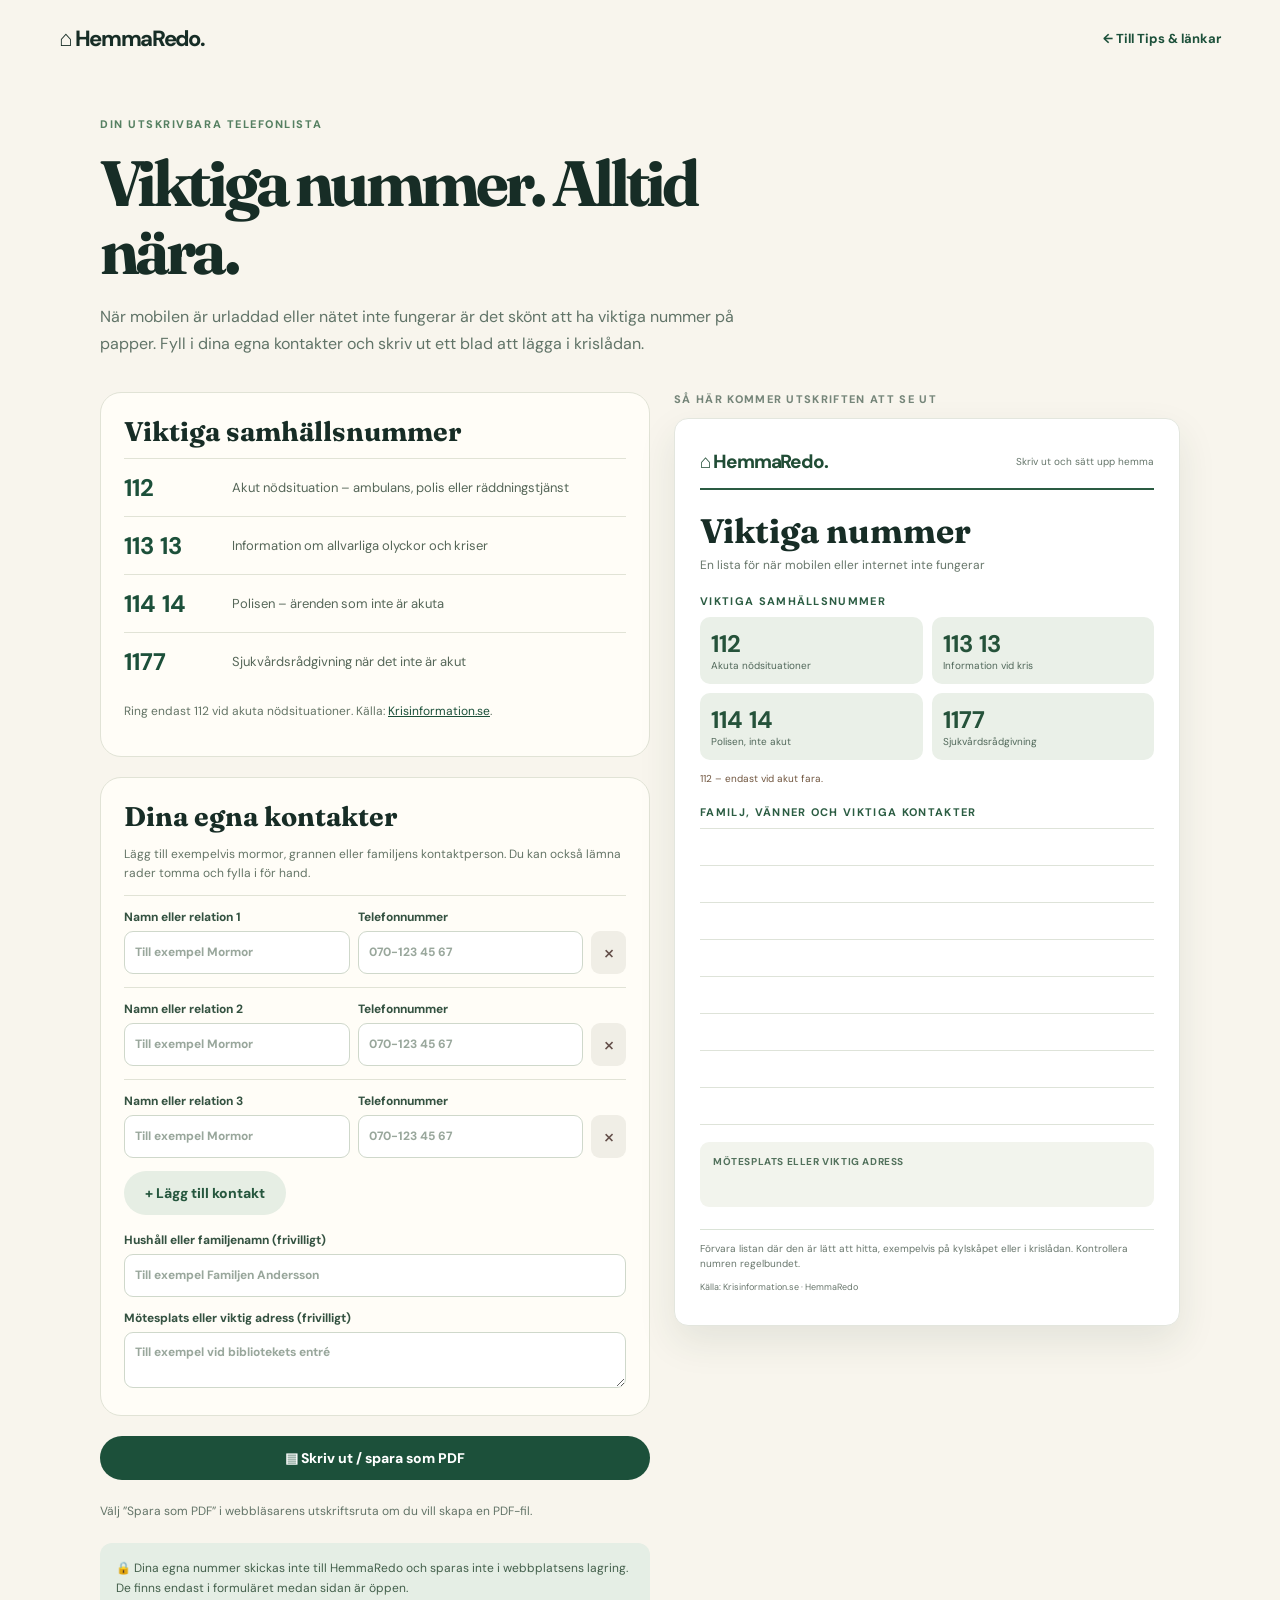
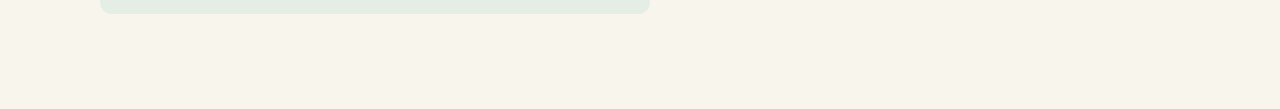
==== contacts.html @ 74c4e49d "feat: build printable A4 emergency contacts generator" ====
<!doctype html>
<html lang="sv">
<head>
<meta charset="utf-8">
<meta name="viewport" content="width=device-width,initial-scale=1,viewport-fit=cover">
<meta name="theme-color" content="#f8f5ed">
<meta name="description" content="Skapa och skriv ut din egen telefonlista med viktiga svenska nummer och familjens egna kontakter.">
<title>Viktiga nummer – HemmaRedo</title>
<link rel="icon" href="assets/icon-192.png" type="image/png">
<link rel="preconnect" href="https://fonts.googleapis.com">
<link rel="preconnect" href="https://fonts.gstatic.com" crossorigin>
<link href="https://fonts.googleapis.com/css2?family=DM+Sans:wght@400;500;600;700;800&family=Fraunces:wght@600;700&display=swap" rel="stylesheet">
<style>
:root{--ink:#172d26;--green:#1c503a;--cream:#f8f5ed;--border:#e1e3d6;--muted:#617468}
*{box-sizing:border-box}body{margin:0;font-family:'DM Sans',sans-serif;background:var(--cream);color:var(--ink)}button,input,textarea{font:inherit}button{cursor:pointer}a{color:var(--green)}.site-nav{max-width:1210px;margin:auto;padding:24px;display:flex;align-items:center;justify-content:space-between;gap:12px}.brand{font-weight:800;font-size:22px;letter-spacing:-.06em;color:var(--ink);text-decoration:none}.back{font-size:13px;font-weight:700;text-decoration:none}.page{max-width:1120px;margin:auto;padding:40px 20px 95px}.eyebrow{font-size:11px;font-weight:800;letter-spacing:.14em;color:#568062}.intro h1{font:700 clamp(38px,8vw,64px)/1.06 Fraunces,Georgia,serif;letter-spacing:-.06em;max-width:620px;margin:18px 0}.intro p{color:var(--muted);line-height:1.7;max-width:640px}.layout{display:grid;gap:24px;margin-top:35px}.editor{display:grid;gap:20px}.panel{border:1px solid var(--border);border-radius:21px;background:#fffdf7;padding:23px}.panel h2{font:700 27px/1.2 Fraunces,Georgia,serif;margin:0 0 10px}.public-row{display:flex;align-items:center;gap:18px;border-top:1px solid var(--border);padding:13px 0}.public-row strong{font-size:24px;min-width:90px;color:var(--green);white-space:nowrap}.public-row span{font-size:13px;line-height:1.4;color:#566759}.note{color:#657567;font-size:12px;line-height:1.55}.entry{display:grid;grid-template-columns:1fr 1fr auto;gap:8px;align-items:end;padding:13px 0;border-top:1px solid var(--border)}label{display:block;font-size:12px;font-weight:750;color:#345241;min-width:0}label span{display:block;margin-bottom:6px}input,textarea{border:1px solid #cfd8cb;background:#fff;border-radius:9px;padding:11px 10px;width:100%;min-height:43px;color:#203d2c;outline-color:#c68b51}input::placeholder,textarea::placeholder{color:#99a79c}textarea{resize:vertical}.remove{height:43px;width:35px;border:0;background:#f0eee6;color:#624d48;border-radius:9px;font-size:22px}.extra-fields{display:grid;gap:13px;margin-top:17px}.btn{display:inline-flex;justify-content:center;align-items:center;gap:9px;border:0;border-radius:99px;padding:13px 21px;font-weight:800;font-size:14px}.primary{background:var(--green);color:white}.secondary{background:#e6eee4;color:#26573e}.btn:disabled{opacity:.5;cursor:not-allowed}.actions{display:grid;gap:10px}.small{font-size:12px;line-height:1.65;color:#637468}.privacy{background:#e5eee5;padding:16px;border-radius:12px;font-size:12px;line-height:1.6;color:#435f4b}.preview-heading{font-size:11px;text-transform:uppercase;letter-spacing:.12em;color:#758579;font-weight:800;margin:0 0 12px}.sheet{background:#fff;box-shadow:0 16px 38px #24402e18;border:1px solid #e3e6de;border-radius:14px;padding:31px 27px;max-width:650px;margin:auto}.sheet-header{display:flex;align-items:center;justify-content:space-between;gap:10px;border-bottom:2px solid #2a5b42;padding-bottom:14px}.sheet-brand{font-size:19px;font-weight:800;color:#214d36;letter-spacing:-.06em}.sheet-header small{font-size:10px;color:#65756a}.sheet h2{font:700 34px/1.1 Fraunces,Georgia,serif;margin:23px 0 7px}.sheet-sub{font-size:12px;color:#68776b;margin:0 0 21px}.sheet h3{font-size:11px;letter-spacing:.12em;text-transform:uppercase;color:#2b5c42;margin:20px 0 9px}.sheet-numbers{display:grid;grid-template-columns:1fr 1fr;gap:9px}.sheet-number{background:#eaf0e8;border-radius:10px;padding:11px}.sheet-number strong{display:block;font-size:24px;color:#25523a}.sheet-number span{font-size:10px;line-height:1.4;display:block;color:#51685a}.sheet-warning{font-size:10px;color:#70553e;margin:12px 0}.sheet-contacts{border-top:1px solid #dee3d9}.sheet-contact{display:grid;grid-template-columns:1fr 1fr;gap:16px;border-bottom:1px solid #dee3d9;min-height:37px;align-items:center;padding:7px 3px;font-size:12px}.sheet-contact strong{font-size:14px;color:#213e2d}.sheet-meeting{margin-top:17px;background:#f2f4ed;border-radius:9px;padding:13px;font-size:12px;min-height:65px;white-space:pre-wrap;overflow-wrap:anywhere}.sheet-meeting strong{display:block;font-size:10px;text-transform:uppercase;letter-spacing:.06em;margin-bottom:5px;color:#52715c}.sheet-footer{border-top:1px solid #dae3d7;margin-top:22px;padding-top:11px;color:#68766c;font-size:10px;line-height:1.5}.sheet-footer p{margin:0 0 8px}.sheet-footer small{font-size:9px}button:focus-visible,a:focus-visible{outline:3px solid #c9945b;outline-offset:3px}
@media(max-width:440px){.entry{grid-template-columns:1fr 1fr auto;gap:5px}.entry input{padding:10px 7px;font-size:12px}.remove{width:29px}.sheet{padding:21px 17px}.sheet-numbers{gap:6px}.sheet-number{padding:9px}.sheet-number strong{font-size:20px}.sheet h2{font-size:30px}}
@media(min-width:950px){.layout{grid-template-columns:minmax(0,1fr) minmax(0,.92fr);align-items:start}.preview-col{position:sticky;top:18px}.sheet{padding:30px 25px}}
@page{size:A4 portrait;margin:12mm}
@media print{html,body{background:#fff!important;width:100%;margin:0!important;padding:0!important;-webkit-print-color-adjust:exact;print-color-adjust:exact}.site-nav,.intro,.editor,.preview-heading,.privacy,.actions,.back{display:none!important}.page,.layout,.preview-col{display:block!important;width:100%!important;max-width:none!important;margin:0!important;padding:0!important}.sheet{border:0;box-shadow:none;border-radius:0;padding:0!important;max-width:none;width:100%;margin:0}.sheet h2{font-size:32px}.sheet-number{background:#eaf0e8!important}.sheet-meeting{background:#f2f4ed!important}.sheet-contact{min-height:35px}.sheet-footer{margin-top:12px}a[href]:after{content:none!important}}
</style>
</head>
<body>
<header class="site-nav"><a href="./#home" class="brand">⌂ HemmaRedo.</a><a href="./#guides" class="back">← Till Tips & länkar</a></header>
<main class="page">
<section class="intro"><div class="eyebrow">DIN UTSKRIVBARA TELEFONLISTA</div><h1>Viktiga nummer. Alltid nära.</h1><p>När mobilen är urladdad eller nätet inte fungerar är det skönt att ha viktiga nummer på papper. Fyll i dina egna kontakter och skriv ut ett blad att lägga i krislådan.</p></section>
<div class="layout">
<section class="editor">
<div class="panel"><h2>Viktiga samhällsnummer</h2><div class="public-row"><strong>112</strong><span>Akut nödsituation – ambulans, polis eller räddningstjänst</span></div><div class="public-row"><strong>113 13</strong><span>Information om allvarliga olyckor och kriser</span></div><div class="public-row"><strong>114 14</strong><span>Polisen – ärenden som inte är akuta</span></div><div class="public-row"><strong>1177</strong><span>Sjukvårdsrådgivning när det inte är akut</span></div><p class="note">Ring endast 112 vid akuta nödsituationer. Källa: <a href="https://www.krisinformation.se/din-beredskap/skydd-och-hjalp/viktiga-telefonnummer/" target="_blank" rel="noopener noreferrer">Krisinformation.se</a>.</p></div>
<div class="panel"><h2>Dina egna kontakter</h2><p class="note">Lägg till exempelvis mormor, grannen eller familjens kontaktperson. Du kan också lämna rader tomma och fylla i för hand.</p><div id="entries"></div><button id="add" class="btn secondary" type="button">+ Lägg till kontakt</button><div class="extra-fields"><label><span>Hushåll eller familjenamn (frivilligt)</span><input id="household" maxlength="90" autocomplete="off" placeholder="Till exempel Familjen Andersson"></label><label><span>Mötesplats eller viktig adress (frivilligt)</span><textarea id="meeting" rows="2" maxlength="160" placeholder="Till exempel vid bibliotekets entré"></textarea></label></div></div>
<div class="actions"><button class="btn primary" id="print" type="button">▤ Skriv ut / spara som PDF</button><p class="small">Välj ”Spara som PDF” i webbläsarens utskriftsruta om du vill skapa en PDF-fil.</p><div class="privacy">🔒 Dina egna nummer skickas inte till HemmaRedo och sparas inte i webbplatsens lagring. De finns endast i formuläret medan sidan är öppen.</div></div>
</section>
<aside class="preview-col"><p class="preview-heading">Så här kommer utskriften att se ut</p><article class="sheet" aria-label="Utskriftsförhandsvisning"><div class="sheet-header"><span class="sheet-brand">⌂ HemmaRedo.</span><small>Skriv ut och sätt upp hemma</small></div><h2>Viktiga nummer</h2><p class="sheet-sub" id="print-household">En lista för när mobilen eller internet inte fungerar</p><h3>Viktiga samhällsnummer</h3><div class="sheet-numbers"><div class="sheet-number"><strong>112</strong><span>Akuta nödsituationer</span></div><div class="sheet-number"><strong>113 13</strong><span>Information vid kris</span></div><div class="sheet-number"><strong>114 14</strong><span>Polisen, inte akut</span></div><div class="sheet-number"><strong>1177</strong><span>Sjukvårdsrådgivning</span></div></div><p class="sheet-warning">112 – endast vid akut fara.</p><h3>Familj, vänner och viktiga kontakter</h3><div class="sheet-contacts" id="print-entries"></div><div class="sheet-meeting"><strong>Mötesplats eller viktig adress</strong><span id="print-meeting"></span></div><footer class="sheet-footer"><p>Förvara listan där den är lätt att hitta, exempelvis på kylskåpet eller i krislådan. Kontrollera numren regelbundet.</p><small>Källa: Krisinformation.se · HemmaRedo</small></footer></article></aside>
</div>
</main>
<script>
(function(){
'use strict';
var entries=document.getElementById('entries'),printEntries=document.getElementById('print-entries');
var people=[{id:1,name:'',phone:''},{id:2,name:'',phone:''},{id:3,name:'',phone:''}];
var nextId=4;
function make(tag,cls,text){var e=document.createElement(tag);if(cls)e.className=cls;if(text!==undefined)e.textContent=text;return e;}
function field(labelText,id,type,value,placeholder){
 var label=make('label'),span=make('span','',labelText),input=make('input');
 input.type=type;input.id=id;input.value=value;input.placeholder=placeholder;input.autocomplete='off';input.maxLength=type==='tel'?35:70;
 label.appendChild(span);label.appendChild(input);return label;
}
function renderRows(){
 entries.textContent='';
 people.forEach(function(person,i){
   var row=make('div','entry');
   var name=field('Namn eller relation '+(i+1),'name-'+person.id,'text',person.name,'Till exempel Mormor');
   var phone=field('Telefonnummer','phone-'+person.id,'tel',person.phone,'070-123 45 67');
   name.querySelector('input').addEventListener('input',function(e){person.name=e.target.value;renderPrint();});
   phone.querySelector('input').addEventListener('input',function(e){person.phone=e.target.value;renderPrint();});
   var remove=make('button','remove','×');remove.type='button';remove.setAttribute('aria-label','Ta bort kontakt');
   remove.addEventListener('click',function(){people=people.filter(function(x){return x.id!==person.id;});renderRows();renderPrint();});
   row.appendChild(name);row.appendChild(phone);row.appendChild(remove);entries.appendChild(row);
 });
 document.getElementById('add').disabled=people.length>=8;
}
function renderPrint(){
 printEntries.textContent='';
 var filled=people.filter(function(x){return x.name.trim()||x.phone.trim();});
 var count=Math.max(3,8-filled.length);
 filled.concat(Array.from({length:count},function(){return {name:'',phone:''};})).slice(0,10).forEach(function(x){
   var row=make('div','sheet-contact'),name=make('span','',x.name),phone=make('strong','',x.phone);
   row.appendChild(name);row.appendChild(phone);printEntries.appendChild(row);
 });
 document.getElementById('print-household').textContent=document.getElementById('household').value||'En lista för när mobilen eller internet inte fungerar';
 document.getElementById('print-meeting').textContent=document.getElementById('meeting').value;
}
document.getElementById('add').addEventListener('click',function(){if(people.length>=8)return;people.push({id:nextId++,name:'',phone:''});renderRows();renderPrint();});
document.getElementById('household').addEventListener('input',renderPrint);
document.getElementById('meeting').addEventListener('input',renderPrint);
document.getElementById('print').addEventListener('click',function(){renderPrint();window.print();});
renderRows();renderPrint();
})();
</script>
</body>
</html>
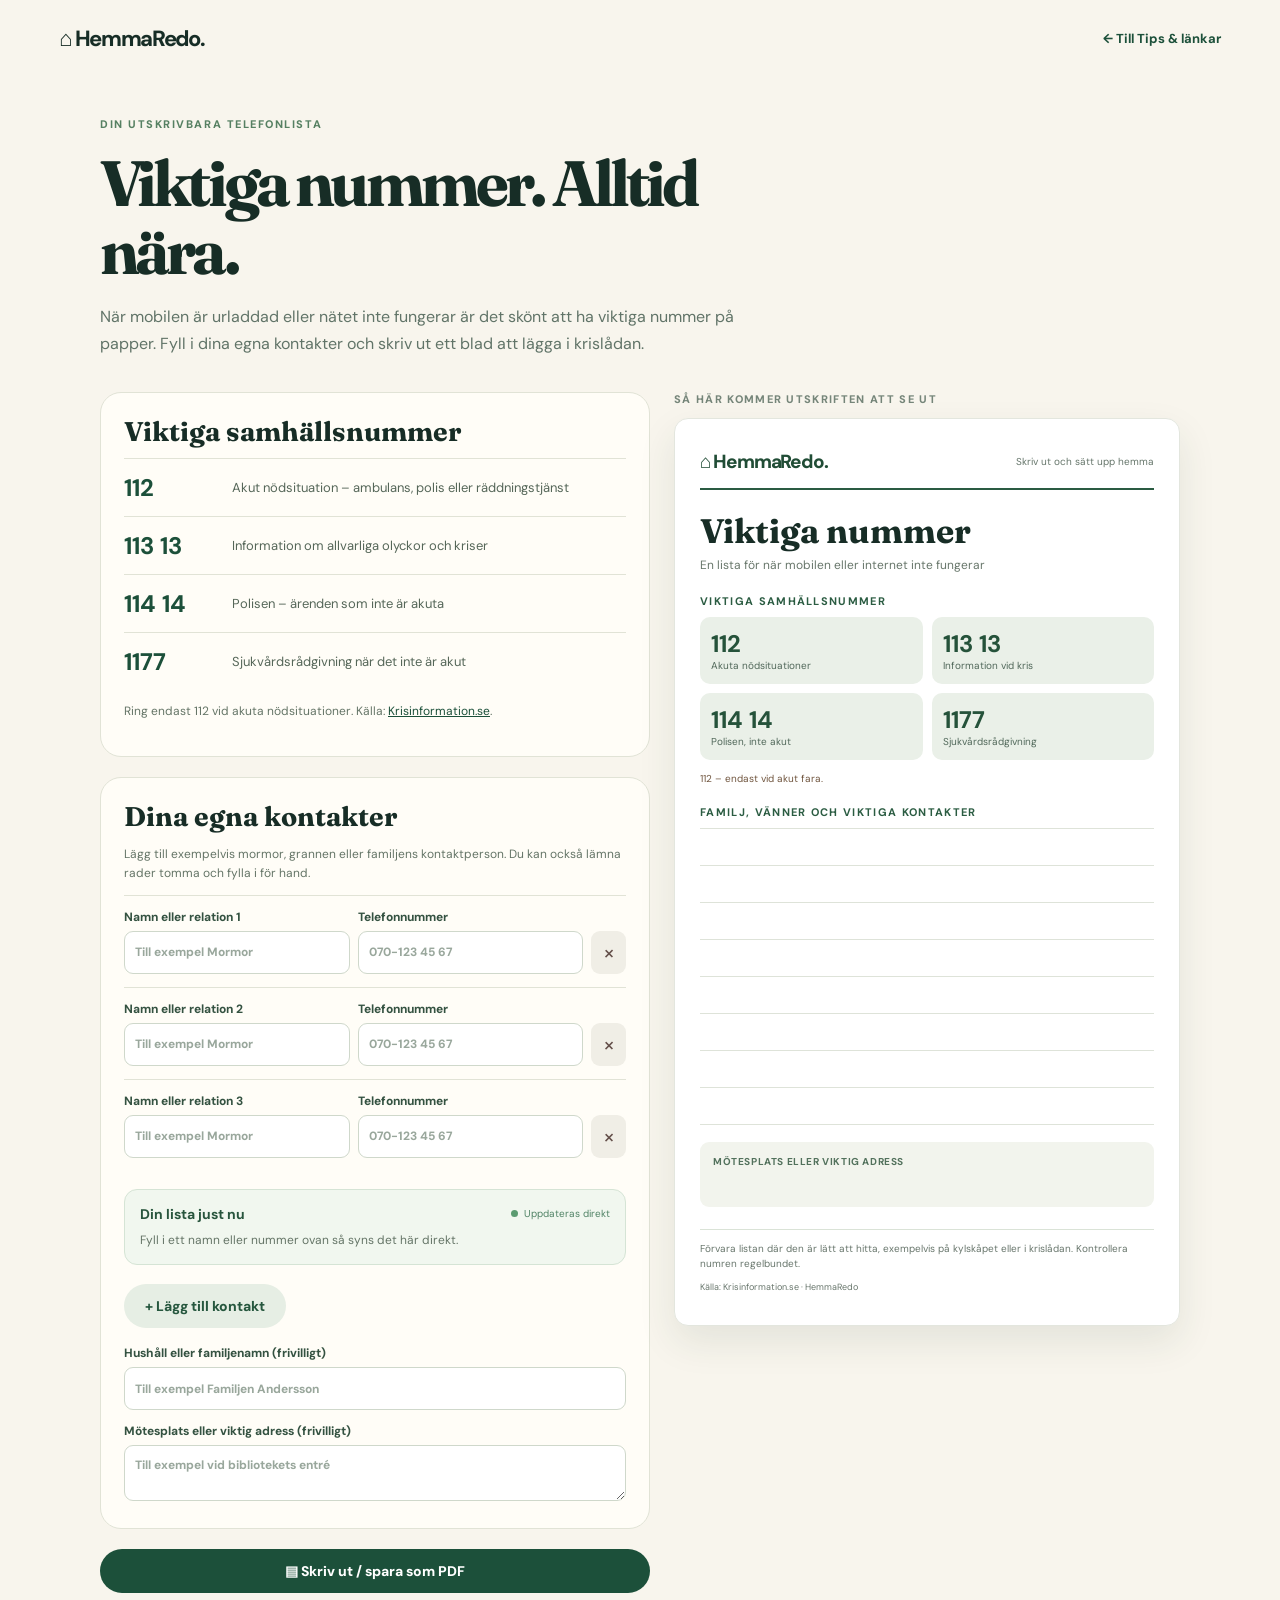
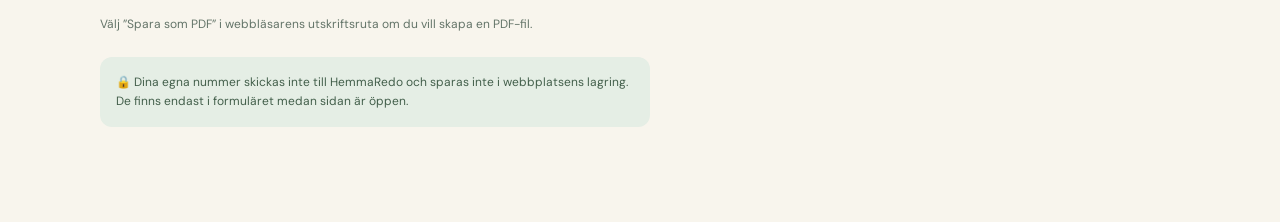
==== commit 2ffa16a6: "feat: show a live-updating contact list alongside printable preview" ====
--- a/contacts.html
+++ b/contacts.html
@@ -13,6 +13,7 @@
 <style>
 :root{--ink:#172d26;--green:#1c503a;--cream:#f8f5ed;--border:#e1e3d6;--muted:#617468}
 *{box-sizing:border-box}body{margin:0;font-family:'DM Sans',sans-serif;background:var(--cream);color:var(--ink)}button,input,textarea{font:inherit}button{cursor:pointer}a{color:var(--green)}.site-nav{max-width:1210px;margin:auto;padding:24px;display:flex;align-items:center;justify-content:space-between;gap:12px}.brand{font-weight:800;font-size:22px;letter-spacing:-.06em;color:var(--ink);text-decoration:none}.back{font-size:13px;font-weight:700;text-decoration:none}.page{max-width:1120px;margin:auto;padding:40px 20px 95px}.eyebrow{font-size:11px;font-weight:800;letter-spacing:.14em;color:#568062}.intro h1{font:700 clamp(38px,8vw,64px)/1.06 Fraunces,Georgia,serif;letter-spacing:-.06em;max-width:620px;margin:18px 0}.intro p{color:var(--muted);line-height:1.7;max-width:640px}.layout{display:grid;gap:24px;margin-top:35px}.editor{display:grid;gap:20px}.panel{border:1px solid var(--border);border-radius:21px;background:#fffdf7;padding:23px}.panel h2{font:700 27px/1.2 Fraunces,Georgia,serif;margin:0 0 10px}.public-row{display:flex;align-items:center;gap:18px;border-top:1px solid var(--border);padding:13px 0}.public-row strong{font-size:24px;min-width:90px;color:var(--green);white-space:nowrap}.public-row span{font-size:13px;line-height:1.4;color:#566759}.note{color:#657567;font-size:12px;line-height:1.55}.entry{display:grid;grid-template-columns:1fr 1fr auto;gap:8px;align-items:end;padding:13px 0;border-top:1px solid var(--border)}label{display:block;font-size:12px;font-weight:750;color:#345241;min-width:0}label span{display:block;margin-bottom:6px}input,textarea{border:1px solid #cfd8cb;background:#fff;border-radius:9px;padding:11px 10px;width:100%;min-height:43px;color:#203d2c;outline-color:#c68b51}input::placeholder,textarea::placeholder{color:#99a79c}textarea{resize:vertical}.remove{height:43px;width:35px;border:0;background:#f0eee6;color:#624d48;border-radius:9px;font-size:22px}.extra-fields{display:grid;gap:13px;margin-top:17px}.btn{display:inline-flex;justify-content:center;align-items:center;gap:9px;border:0;border-radius:99px;padding:13px 21px;font-weight:800;font-size:14px}.primary{background:var(--green);color:white}.secondary{background:#e6eee4;color:#26573e}.btn:disabled{opacity:.5;cursor:not-allowed}.actions{display:grid;gap:10px}.small{font-size:12px;line-height:1.65;color:#637468}.privacy{background:#e5eee5;padding:16px;border-radius:12px;font-size:12px;line-height:1.6;color:#435f4b}.preview-heading{font-size:11px;text-transform:uppercase;letter-spacing:.12em;color:#758579;font-weight:800;margin:0 0 12px}.sheet{background:#fff;box-shadow:0 16px 38px #24402e18;border:1px solid #e3e6de;border-radius:14px;padding:31px 27px;max-width:650px;margin:auto}.sheet-header{display:flex;align-items:center;justify-content:space-between;gap:10px;border-bottom:2px solid #2a5b42;padding-bottom:14px}.sheet-brand{font-size:19px;font-weight:800;color:#214d36;letter-spacing:-.06em}.sheet-header small{font-size:10px;color:#65756a}.sheet h2{font:700 34px/1.1 Fraunces,Georgia,serif;margin:23px 0 7px}.sheet-sub{font-size:12px;color:#68776b;margin:0 0 21px}.sheet h3{font-size:11px;letter-spacing:.12em;text-transform:uppercase;color:#2b5c42;margin:20px 0 9px}.sheet-numbers{display:grid;grid-template-columns:1fr 1fr;gap:9px}.sheet-number{background:#eaf0e8;border-radius:10px;padding:11px}.sheet-number strong{display:block;font-size:24px;color:#25523a}.sheet-number span{font-size:10px;line-height:1.4;display:block;color:#51685a}.sheet-warning{font-size:10px;color:#70553e;margin:12px 0}.sheet-contacts{border-top:1px solid #dee3d9}.sheet-contact{display:grid;grid-template-columns:1fr 1fr;gap:16px;border-bottom:1px solid #dee3d9;min-height:37px;align-items:center;padding:7px 3px;font-size:12px}.sheet-contact strong{font-size:14px;color:#213e2d}.sheet-meeting{margin-top:17px;background:#f2f4ed;border-radius:9px;padding:13px;font-size:12px;min-height:65px;white-space:pre-wrap;overflow-wrap:anywhere}.sheet-meeting strong{display:block;font-size:10px;text-transform:uppercase;letter-spacing:.06em;margin-bottom:5px;color:#52715c}.sheet-footer{border-top:1px solid #dae3d7;margin-top:22px;padding-top:11px;color:#68766c;font-size:10px;line-height:1.5}.sheet-footer p{margin:0 0 8px}.sheet-footer small{font-size:9px}button:focus-visible,a:focus-visible{outline:3px solid #c9945b;outline-offset:3px}
+.live-contacts{margin:18px 0 19px;padding:15px;border-radius:13px;border:1px solid #d5e4d5;background:#f1f7ef}.live-contacts-heading{display:flex;align-items:center;justify-content:space-between;flex-wrap:wrap;gap:8px;margin-bottom:8px}.live-contacts-heading strong{font-size:14px;color:#28553d}.live-indicator{display:inline-flex;align-items:center;gap:6px;font-size:10px;color:#508365}.live-indicator i{width:7px;height:7px;border-radius:50%;background:#5b9b70}.live-contact{display:grid;grid-template-columns:minmax(0,1fr) auto;gap:10px;border-top:1px solid #d9e7d7;padding:9px 0;align-items:center;font-size:13px;overflow-wrap:anywhere}.live-contact strong{color:#26563c;text-align:right}.live-contacts .note{margin:5px 0 0}
 @media(max-width:440px){.entry{grid-template-columns:1fr 1fr auto;gap:5px}.entry input{padding:10px 7px;font-size:12px}.remove{width:29px}.sheet{padding:21px 17px}.sheet-numbers{gap:6px}.sheet-number{padding:9px}.sheet-number strong{font-size:20px}.sheet h2{font-size:30px}}
 @media(min-width:950px){.layout{grid-template-columns:minmax(0,1fr) minmax(0,.92fr);align-items:start}.preview-col{position:sticky;top:18px}.sheet{padding:30px 25px}}
 @page{size:A4 portrait;margin:12mm}
@@ -26,7 +27,7 @@
 <div class="layout">
 <section class="editor">
 <div class="panel"><h2>Viktiga samhällsnummer</h2><div class="public-row"><strong>112</strong><span>Akut nödsituation – ambulans, polis eller räddningstjänst</span></div><div class="public-row"><strong>113 13</strong><span>Information om allvarliga olyckor och kriser</span></div><div class="public-row"><strong>114 14</strong><span>Polisen – ärenden som inte är akuta</span></div><div class="public-row"><strong>1177</strong><span>Sjukvårdsrådgivning när det inte är akut</span></div><p class="note">Ring endast 112 vid akuta nödsituationer. Källa: <a href="https://www.krisinformation.se/din-beredskap/skydd-och-hjalp/viktiga-telefonnummer/" target="_blank" rel="noopener noreferrer">Krisinformation.se</a>.</p></div>
-<div class="panel"><h2>Dina egna kontakter</h2><p class="note">Lägg till exempelvis mormor, grannen eller familjens kontaktperson. Du kan också lämna rader tomma och fylla i för hand.</p><div id="entries"></div><button id="add" class="btn secondary" type="button">+ Lägg till kontakt</button><div class="extra-fields"><label><span>Hushåll eller familjenamn (frivilligt)</span><input id="household" maxlength="90" autocomplete="off" placeholder="Till exempel Familjen Andersson"></label><label><span>Mötesplats eller viktig adress (frivilligt)</span><textarea id="meeting" rows="2" maxlength="160" placeholder="Till exempel vid bibliotekets entré"></textarea></label></div></div>
+<div class="panel"><h2>Dina egna kontakter</h2><p class="note">Lägg till exempelvis mormor, grannen eller familjens kontaktperson. Du kan också lämna rader tomma och fylla i för hand.</p><div id="entries"></div><div class="live-contacts"><div class="live-contacts-heading"><strong>Din lista just nu</strong><span class="live-indicator"><i></i> Uppdateras direkt</span></div><p class="note" id="live-empty">Fyll i ett namn eller nummer ovan så syns det här direkt.</p><div id="live-entries" aria-live="polite" aria-relevant="additions text"></div></div><button id="add" class="btn secondary" type="button">+ Lägg till kontakt</button><div class="extra-fields"><label><span>Hushåll eller familjenamn (frivilligt)</span><input id="household" maxlength="90" autocomplete="off" placeholder="Till exempel Familjen Andersson"></label><label><span>Mötesplats eller viktig adress (frivilligt)</span><textarea id="meeting" rows="2" maxlength="160" placeholder="Till exempel vid bibliotekets entré"></textarea></label></div></div>
 <div class="actions"><button class="btn primary" id="print" type="button">▤ Skriv ut / spara som PDF</button><p class="small">Välj ”Spara som PDF” i webbläsarens utskriftsruta om du vill skapa en PDF-fil.</p><div class="privacy">🔒 Dina egna nummer skickas inte till HemmaRedo och sparas inte i webbplatsens lagring. De finns endast i formuläret medan sidan är öppen.</div></div>
 </section>
 <aside class="preview-col"><p class="preview-heading">Så här kommer utskriften att se ut</p><article class="sheet" aria-label="Utskriftsförhandsvisning"><div class="sheet-header"><span class="sheet-brand">⌂ HemmaRedo.</span><small>Skriv ut och sätt upp hemma</small></div><h2>Viktiga nummer</h2><p class="sheet-sub" id="print-household">En lista för när mobilen eller internet inte fungerar</p><h3>Viktiga samhällsnummer</h3><div class="sheet-numbers"><div class="sheet-number"><strong>112</strong><span>Akuta nödsituationer</span></div><div class="sheet-number"><strong>113 13</strong><span>Information vid kris</span></div><div class="sheet-number"><strong>114 14</strong><span>Polisen, inte akut</span></div><div class="sheet-number"><strong>1177</strong><span>Sjukvårdsrådgivning</span></div></div><p class="sheet-warning">112 – endast vid akut fara.</p><h3>Familj, vänner och viktiga kontakter</h3><div class="sheet-contacts" id="print-entries"></div><div class="sheet-meeting"><strong>Mötesplats eller viktig adress</strong><span id="print-meeting"></span></div><footer class="sheet-footer"><p>Förvara listan där den är lätt att hitta, exempelvis på kylskåpet eller i krislådan. Kontrollera numren regelbundet.</p><small>Källa: Krisinformation.se · HemmaRedo</small></footer></article></aside>
@@ -59,6 +60,16 @@
  document.getElementById('add').disabled=people.length>=8;
 }
 function renderPrint(){
+ var live=document.getElementById('live-entries');
+ live.textContent='';
+ var populated=people.filter(function(x){return x.name.trim()||x.phone.trim();});
+ document.getElementById('live-empty').hidden=populated.length>0;
+ populated.forEach(function(person){
+   var row=make('div','live-contact');
+   row.appendChild(make('span','',person.name||'Kontakt utan namn'));
+   row.appendChild(make('strong','',person.phone||'—'));
+   live.appendChild(row);
+ });
  printEntries.textContent='';
  var filled=people.filter(function(x){return x.name.trim()||x.phone.trim();});
  var count=Math.max(3,8-filled.length);
